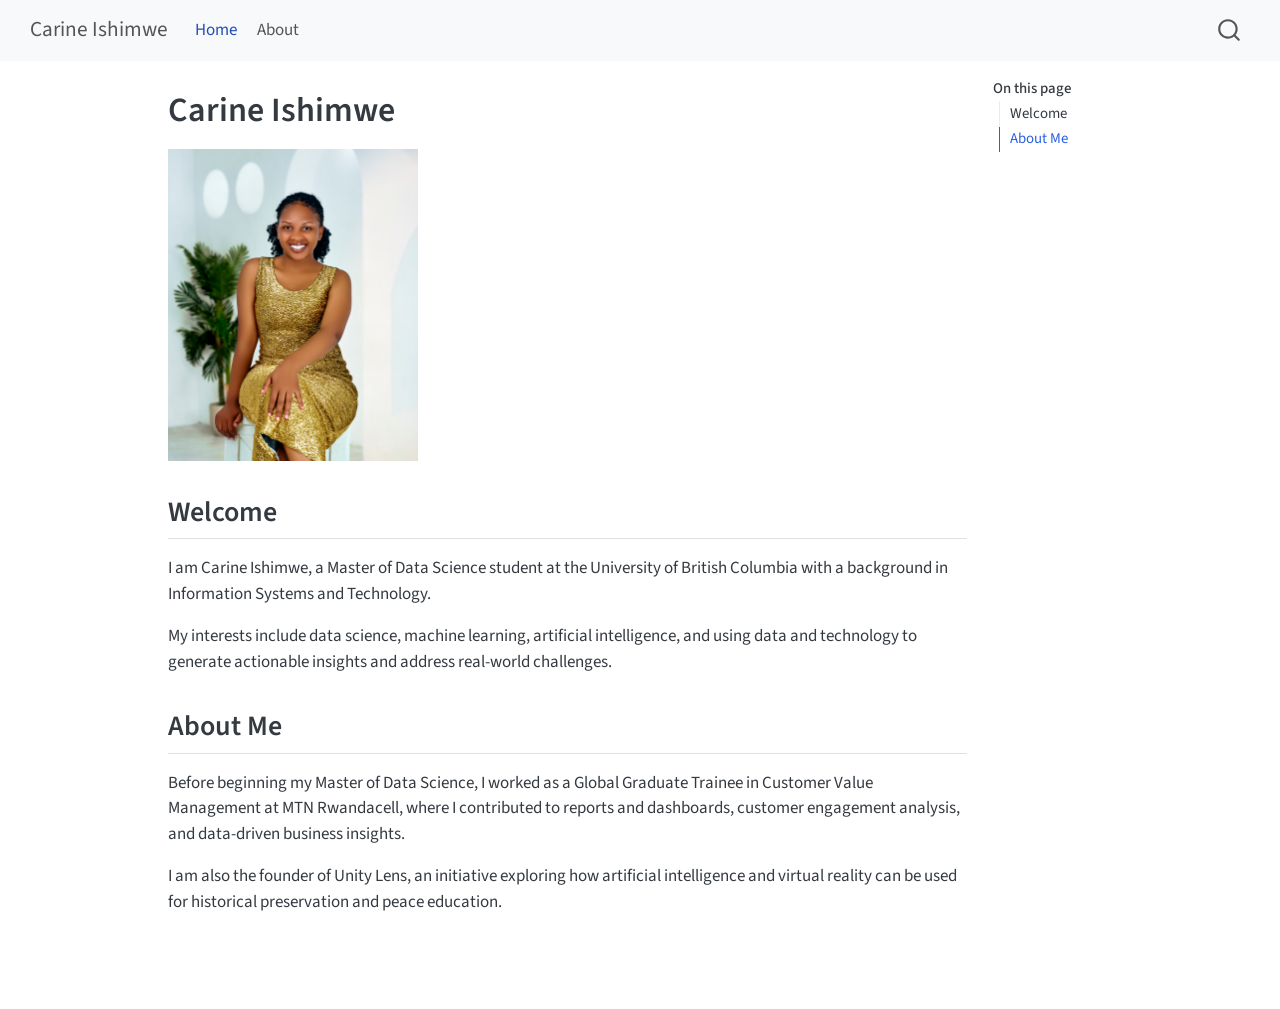
==== docs/index.html @ 9991275e "updated  personal content and images" ====
<!DOCTYPE html>
<html xmlns="http://www.w3.org/1999/xhtml" lang="en" xml:lang="en"><head>

<meta charset="utf-8">
<meta name="generator" content="quarto-1.10.18">

<meta name="viewport" content="width=device-width, initial-scale=1.0, user-scalable=yes">


<title>Carine Ishimwe</title>
<style>
/* Default styles provided by pandoc.
** See https://pandoc.org/MANUAL.html#variables-for-html for config info.
*/
span.smallcaps{font-variant: small-caps;}
div.columns{display: flex; gap: 1.5em;}
div.column{flex: auto;}
@media screen {
div.columns{gap: min(4vw, 1.5em);}
div.column{overflow-x: auto;}
}
div.hanging-indent{margin-left: 1.5em; text-indent: -1.5em;}
ul.task-list{list-style: none;}
ul.task-list li input[type="checkbox"] {
  width: 0.8em;
  margin: 0 0.8em 0.2em -1em; /* quarto-specific, see https://github.com/quarto-dev/quarto-cli/issues/4556 */ 
  vertical-align: middle;
}
</style>


<script src="site_libs/quarto-nav/quarto-nav.js"></script>
<script src="site_libs/quarto-nav/headroom.min.js"></script>
<script src="site_libs/clipboard/clipboard.min.js"></script>
<script src="site_libs/quarto-search/autocomplete.umd.js"></script>
<script src="site_libs/quarto-search/fuse.min.js"></script>
<script src="site_libs/quarto-search/quarto-search.js"></script>
<meta name="quarto:offset" content="./">
<script src="site_libs/quarto-html/quarto.js" type="module"></script>
<script src="site_libs/quarto-html/tabsets/tabsets.js" type="module"></script>
<script src="site_libs/quarto-html/popper.min.js"></script>
<script src="site_libs/quarto-html/tippy.umd.min.js"></script>
<script src="site_libs/quarto-html/anchor.min.js"></script>
<link href="site_libs/quarto-html/tippy.css" rel="stylesheet">
<link href="site_libs/quarto-html/quarto-syntax-highlighting-64a204ab8560d761af7679ceaba22944.css" rel="stylesheet" id="quarto-text-highlighting-styles">
<script src="site_libs/bootstrap/bootstrap.min.js"></script>
<link href="site_libs/bootstrap/bootstrap-icons.css" rel="stylesheet">
<link href="site_libs/bootstrap/bootstrap-445b8638c3d06994fee0907d791121c4.min.css" rel="stylesheet" append-hash="true" id="quarto-bootstrap" data-mode="light">
<script id="quarto-search-options" type="application/json">{
  "location": "navbar",
  "copy-button": false,
  "collapse-after": 3,
  "panel-placement": "end",
  "type": "overlay",
  "limit": 50,
  "keyboard-shortcut": [
    "f",
    "/",
    "s"
  ],
  "show-item-context": false,
  "language": {
    "search-no-results-text": "No results",
    "search-matching-documents-text": "matching documents",
    "search-copy-link-title": "Copy link to search",
    "search-hide-matches-text": "Hide additional matches",
    "search-more-match-text": "more match in this document",
    "search-more-matches-text": "more matches in this document",
    "search-clear-button-title": "Clear",
    "search-text-placeholder": "",
    "search-detached-cancel-button-title": "Cancel",
    "search-submit-button-title": "Submit",
    "search-label": "Search"
  }
}</script>


<link rel="stylesheet" href="styles.css">
</head>

<body class="nav-fixed quarto-light">

<div id="quarto-search-results"></div>
  <header id="quarto-header" class="headroom fixed-top">
    <nav class="navbar navbar-expand-lg " data-bs-theme="dark">
      <div class="navbar-container container-fluid">
      <div class="navbar-brand-container mx-auto">
    <a class="navbar-brand" href="./index.html">
    <span class="navbar-title">Carine Ishimwe</span>
    </a>
  </div>
            <div id="quarto-search" class="" title="Search"></div>
          <button class="navbar-toggler" type="button" data-bs-toggle="collapse" data-bs-target="#navbarCollapse" aria-controls="navbarCollapse" role="menu" aria-expanded="false" aria-label="Toggle navigation" onclick="if (window.quartoToggleHeadroom) { window.quartoToggleHeadroom(); }">
  <span class="navbar-toggler-icon"></span>
</button>
          <div class="collapse navbar-collapse" id="navbarCollapse">
            <ul class="navbar-nav navbar-nav-scroll me-auto">
  <li class="nav-item">
    <a class="nav-link active" href="./index.html" aria-current="page"> 
<span class="menu-text">Home</span></a>
  </li>  
  <li class="nav-item">
    <a class="nav-link" href="./about.html"> 
<span class="menu-text">About</span></a>
  </li>  
</ul>
          </div> <!-- /navcollapse -->
            <div class="quarto-navbar-tools">
</div>
      </div> <!-- /container-fluid -->
    </nav>
</header>
<!-- content -->
<div id="quarto-content" class="quarto-container page-columns page-rows-contents page-layout-article page-navbar">
<!-- sidebar -->
<!-- margin-sidebar -->
    <div id="quarto-margin-sidebar" class="sidebar margin-sidebar">
        <nav id="TOC" role="doc-toc" class="toc-active">
    <h2 id="toc-title">On this page</h2>
   
  <ul>
  <li><a href="#welcome" id="toc-welcome" class="nav-link active" data-scroll-target="#welcome">Welcome</a></li>
  <li><a href="#about-me" id="toc-about-me" class="nav-link" data-scroll-target="#about-me">About Me</a></li>
  </ul>
</nav>
    </div>
<!-- main -->
<main class="content" id="quarto-document-content">

<header id="title-block-header" class="quarto-title-block default">
<div class="quarto-title">
<h1 class="title">Carine Ishimwe</h1>
</div>



<div class="quarto-title-meta">

    
  
    
  </div>
  


</header>


<p><img src="images/carine-photo.jpeg" class="img-fluid" width="250"></p>
<section id="welcome" class="level2">
<h2 class="anchored" data-anchor-id="welcome">Welcome</h2>
<p>I am Carine Ishimwe, a Master of Data Science student at the University of British Columbia with a background in Information Systems and Technology.</p>
<p>My interests include data science, machine learning, artificial intelligence, and using data and technology to generate actionable insights and address real-world challenges.</p>
</section>
<section id="about-me" class="level2">
<h2 class="anchored" data-anchor-id="about-me">About Me</h2>
<p>Before beginning my Master of Data Science, I worked as a Global Graduate Trainee in Customer Value Management at MTN Rwandacell, where I contributed to reports and dashboards, customer engagement analysis, and data-driven business insights.</p>
<p>I am also the founder of Unity Lens, an initiative exploring how artificial intelligence and virtual reality can be used for historical preservation and peace education.</p>


</section>

</main> <!-- /main -->
<script id="quarto-html-after-body" type="application/javascript">
  window.document.addEventListener("DOMContentLoaded", function (event) {
    const icon = "";
    const anchorJS = new window.AnchorJS();
    anchorJS.options = {
      placement: 'right',
      icon: icon
    };
    anchorJS.add('.anchored');
    const isCodeAnnotation = (el) => {
      for (const clz of el.classList) {
        if (clz.startsWith('code-annotation-')) {                     
          return true;
        }
      }
      return false;
    }
    const onCopySuccess = function(e) {
      // button target
      const button = e.trigger;
      // don't keep focus
      button.blur();
      // flash "checked"
      button.classList.add('code-copy-button-checked');
      var currentTitle = button.getAttribute("title");
      button.setAttribute("title", "Copied!");
      let tooltip;
      if (window.bootstrap) {
        button.setAttribute("data-bs-toggle", "tooltip");
        button.setAttribute("data-bs-placement", "left");
        button.setAttribute("data-bs-title", "Copied!");
        tooltip = new bootstrap.Tooltip(button, 
          { trigger: "manual", 
            customClass: "code-copy-button-tooltip",
            offset: [0, -8]});
        tooltip.show();    
      }
      setTimeout(function() {
        if (tooltip) {
          tooltip.hide();
          button.removeAttribute("data-bs-title");
          button.removeAttribute("data-bs-toggle");
          button.removeAttribute("data-bs-placement");
        }
        button.setAttribute("title", currentTitle);
        button.classList.remove('code-copy-button-checked');
      }, 1000);
      // clear code selection
      e.clearSelection();
    }
    const getTextToCopy = function(trigger) {
      const outerScaffold = trigger.parentElement.cloneNode(true);
      const codeEl = outerScaffold.querySelector('code');
      for (const childEl of codeEl.children) {
        if (isCodeAnnotation(childEl)) {
          childEl.remove();
        }
      }
      return codeEl.innerText;
    }
    const clipboard = new window.ClipboardJS('.code-copy-button:not([data-in-quarto-modal])', {
      text: getTextToCopy
    });
    clipboard.on('success', onCopySuccess);
    if (window.document.getElementById('quarto-embedded-source-code-modal')) {
      const clipboardModal = new window.ClipboardJS('.code-copy-button[data-in-quarto-modal]', {
        text: getTextToCopy,
        container: window.document.getElementById('quarto-embedded-source-code-modal')
      });
      clipboardModal.on('success', onCopySuccess);
    }
      var localhostRegex = new RegExp(/^(?:http|https):\/\/localhost\:?[0-9]*\//);
      var mailtoRegex = new RegExp(/^mailto:/);
        var filterRegex = new RegExp('/' + window.location.host + '/');
      var isInternal = (href) => {
          return filterRegex.test(href) || localhostRegex.test(href) || mailtoRegex.test(href);
      }
      // Inspect non-navigation links and adorn them if external
     var links = window.document.querySelectorAll('a[href]:not(.nav-link):not(.navbar-brand):not(.toc-action):not(.sidebar-link):not(.sidebar-item-toggle):not(.pagination-link):not(.no-external):not([aria-hidden]):not(.dropdown-item):not(.quarto-navigation-tool):not(.about-link)');
      for (var i=0; i<links.length; i++) {
        const link = links[i];
        if (!isInternal(link.href)) {
          // undo the damage that might have been done by quarto-nav.js in the case of
          // links that we want to consider external
          if (link.dataset.originalHref !== undefined) {
            link.href = link.dataset.originalHref;
          }
        }
      }
    function tippyHover(el, contentFn, onTriggerFn, onUntriggerFn) {
      const config = {
        allowHTML: true,
        maxWidth: 500,
        delay: 100,
        arrow: false,
        appendTo: function(el) {
            return el.parentElement;
        },
        interactive: true,
        interactiveBorder: 10,
        theme: 'quarto',
        placement: 'bottom-start',
      };
      if (contentFn) {
        config.content = contentFn;
      }
      if (onTriggerFn) {
        config.onTrigger = onTriggerFn;
      }
      if (onUntriggerFn) {
        config.onUntrigger = onUntriggerFn;
      }
      window.tippy(el, config); 
    }
    const noterefs = window.document.querySelectorAll('a[role="doc-noteref"]');
    for (var i=0; i<noterefs.length; i++) {
      const ref = noterefs[i];
      tippyHover(ref, function() {
        // use id or data attribute instead here
        let href = ref.getAttribute('data-footnote-href') || ref.getAttribute('href');
        try { href = new URL(href).hash; } catch {}
        const id = href.replace(/^#\/?/, "");
        const note = window.document.getElementById(id);
        if (note) {
          return note.innerHTML;
        } else {
          return "";
        }
      });
    }
    const xrefs = window.document.querySelectorAll('a.quarto-xref');
    const processXRef = (id, note) => {
      // Strip column container classes
      const stripColumnClz = (el) => {
        el.classList.remove("page-full", "page-columns");
        if (el.children) {
          for (const child of el.children) {
            stripColumnClz(child);
          }
        }
      }
      stripColumnClz(note)
      if (id === null || id.startsWith('sec-')) {
        // Special case sections, only their first couple elements
        const container = document.createElement("div");
        if (note.children && note.children.length > 2) {
          container.appendChild(note.children[0].cloneNode(true));
          for (let i = 1; i < note.children.length; i++) {
            const child = note.children[i];
            if (child.tagName === "P" && child.innerText === "") {
              continue;
            } else {
              container.appendChild(child.cloneNode(true));
              break;
            }
          }
          if (window.Quarto?.typesetMath) {
            window.Quarto.typesetMath(container);
          }
          return container.innerHTML
        } else {
          if (window.Quarto?.typesetMath) {
            window.Quarto.typesetMath(note);
          }
          return note.innerHTML;
        }
      } else {
        // Remove any anchor links if they are present
        const anchorLink = note.querySelector('a.anchorjs-link');
        if (anchorLink) {
          anchorLink.remove();
        }
        if (window.Quarto?.typesetMath) {
          window.Quarto.typesetMath(note);
        }
        if (note.classList.contains("callout")) {
          return note.outerHTML;
        } else {
          return note.innerHTML;
        }
      }
    }
    for (var i=0; i<xrefs.length; i++) {
      const xref = xrefs[i];
      tippyHover(xref, undefined, function(instance) {
        instance.disable();
        let url = xref.getAttribute('href');
        let hash = undefined; 
        if (url.startsWith('#')) {
          hash = url;
        } else {
          try { hash = new URL(url).hash; } catch {}
        }
        if (hash) {
          const id = hash.replace(/^#\/?/, "");
          const note = window.document.getElementById(id);
          if (note !== null) {
            try {
              const html = processXRef(id, note.cloneNode(true));
              instance.setContent(html);
            } finally {
              instance.enable();
              instance.show();
            }
          } else {
            // See if we can fetch this
            fetch(url.split('#')[0])
            .then(res => res.text())
            .then(html => {
              const parser = new DOMParser();
              const htmlDoc = parser.parseFromString(html, "text/html");
              const note = htmlDoc.getElementById(id);
              if (note !== null) {
                const html = processXRef(id, note);
                instance.setContent(html);
              } 
            }).finally(() => {
              instance.enable();
              instance.show();
            });
          }
        } else {
          // See if we can fetch a full url (with no hash to target)
          // This is a special case and we should probably do some content thinning / targeting
          fetch(url)
          .then(res => res.text())
          .then(html => {
            const parser = new DOMParser();
            const htmlDoc = parser.parseFromString(html, "text/html");
            const note = htmlDoc.querySelector('main.content');
            if (note !== null) {
              // This should only happen for chapter cross references
              // (since there is no id in the URL)
              // remove the first header
              if (note.children.length > 0 && note.children[0].tagName === "HEADER") {
                note.children[0].remove();
              }
              const html = processXRef(null, note);
              instance.setContent(html);
            } 
          }).finally(() => {
            instance.enable();
            instance.show();
          });
        }
      }, function(instance) {
      });
    }
        let selectedAnnoteEl;
        const selectorForAnnotation = ( cell, annotation) => {
          let cellAttr = 'data-code-cell="' + cell + '"';
          let lineAttr = 'data-code-annotation="' +  annotation + '"';
          const selector = 'span[' + cellAttr + '][' + lineAttr + ']';
          return selector;
        }
        const selectCodeLines = (annoteEl) => {
          const doc = window.document;
          const targetCell = annoteEl.getAttribute("data-target-cell");
          const targetAnnotation = annoteEl.getAttribute("data-target-annotation");
          const annoteSpan = window.document.querySelector(selectorForAnnotation(targetCell, targetAnnotation));
          const lines = annoteSpan.getAttribute("data-code-lines").split(",");
          const lineIds = lines.map((line) => {
            return targetCell + "-" + line;
          })
          let top = null;
          let height = null;
          let parent = null;
          if (lineIds.length > 0) {
              //compute the position of the single el (top and bottom and make a div)
              const el = window.document.getElementById(lineIds[0]);
              top = el.offsetTop;
              height = el.offsetHeight;
              parent = el.parentElement.parentElement;
            if (lineIds.length > 1) {
              const lastEl = window.document.getElementById(lineIds[lineIds.length - 1]);
              const bottom = lastEl.offsetTop + lastEl.offsetHeight;
              height = bottom - top;
            }
            if (top !== null && height !== null && parent !== null) {
              // cook up a div (if necessary) and position it 
              let div = window.document.getElementById("code-annotation-line-highlight");
              if (div === null) {
                div = window.document.createElement("div");
                div.setAttribute("id", "code-annotation-line-highlight");
                div.style.position = 'absolute';
                parent.appendChild(div);
              }
              div.style.top = top - 2 + "px";
              div.style.height = height + 4 + "px";
              div.style.left = 0;
              let gutterDiv = window.document.getElementById("code-annotation-line-highlight-gutter");
              if (gutterDiv === null) {
                gutterDiv = window.document.createElement("div");
                gutterDiv.setAttribute("id", "code-annotation-line-highlight-gutter");
                gutterDiv.style.position = 'absolute';
                const codeCell = window.document.getElementById(targetCell);
                const gutter = codeCell.querySelector('.code-annotation-gutter');
                gutter.appendChild(gutterDiv);
              }
              gutterDiv.style.top = top - 2 + "px";
              gutterDiv.style.height = height + 4 + "px";
            }
            selectedAnnoteEl = annoteEl;
          }
        };
        const unselectCodeLines = () => {
          const elementsIds = ["code-annotation-line-highlight", "code-annotation-line-highlight-gutter"];
          elementsIds.forEach((elId) => {
            const div = window.document.getElementById(elId);
            if (div) {
              div.remove();
            }
          });
          selectedAnnoteEl = undefined;
        };
          // Handle positioning of the toggle
      window.addEventListener(
        "resize",
        throttle(() => {
          elRect = undefined;
          if (selectedAnnoteEl) {
            selectCodeLines(selectedAnnoteEl);
          }
        }, 10)
      );
      function throttle(fn, ms) {
      let throttle = false;
      let timer;
        return (...args) => {
          if(!throttle) { // first call gets through
              fn.apply(this, args);
              throttle = true;
          } else { // all the others get throttled
              if(timer) clearTimeout(timer); // cancel #2
              timer = setTimeout(() => {
                fn.apply(this, args);
                timer = throttle = false;
              }, ms);
          }
        };
      }
        // Attach click handler to the DT
        const annoteDls = window.document.querySelectorAll('dt[data-target-cell]');
        for (const annoteDlNode of annoteDls) {
          annoteDlNode.addEventListener('click', (event) => {
            const clickedEl = event.target;
            if (clickedEl !== selectedAnnoteEl) {
              unselectCodeLines();
              const activeEl = window.document.querySelector('dt[data-target-cell].code-annotation-active');
              if (activeEl) {
                activeEl.classList.remove('code-annotation-active');
              }
              selectCodeLines(clickedEl);
              clickedEl.classList.add('code-annotation-active');
            } else {
              // Unselect the line
              unselectCodeLines();
              clickedEl.classList.remove('code-annotation-active');
            }
          });
        }
    const findCites = (el) => {
      const parentEl = el.parentElement;
      if (parentEl) {
        const cites = parentEl.dataset.cites;
        if (cites) {
          return {
            el,
            cites: cites.split(' ')
          };
        } else {
          return findCites(el.parentElement)
        }
      } else {
        return undefined;
      }
    };
    var bibliorefs = window.document.querySelectorAll('a[role="doc-biblioref"]');
    for (var i=0; i<bibliorefs.length; i++) {
      const ref = bibliorefs[i];
      const citeInfo = findCites(ref);
      if (citeInfo) {
        tippyHover(citeInfo.el, function() {
          var popup = window.document.createElement('div');
          citeInfo.cites.forEach(function(cite) {
            var citeDiv = window.document.createElement('div');
            citeDiv.classList.add('hanging-indent');
            citeDiv.classList.add('csl-entry');
            var biblioDiv = window.document.getElementById('ref-' + cite);
            if (biblioDiv) {
              citeDiv.innerHTML = biblioDiv.innerHTML;
            }
            popup.appendChild(citeDiv);
          });
          return popup.innerHTML;
        });
      }
    }
  });
  </script>
</div> <!-- /content -->




</body></html>
---- docs/site_libs/quarto-html/tippy.css ----
.tippy-box[data-animation=fade][data-state=hidden]{opacity:0}[data-tippy-root]{max-width:calc(100vw - 10px)}.tippy-box{position:relative;background-color:#333;color:#fff;border-radius:4px;font-size:14px;line-height:1.4;white-space:normal;outline:0;transition-property:transform,visibility,opacity}.tippy-box[data-placement^=top]>.tippy-arrow{bottom:0}.tippy-box[data-placement^=top]>.tippy-arrow:before{bottom:-7px;left:0;border-width:8px 8px 0;border-top-color:initial;transform-origin:center top}.tippy-box[data-placement^=bottom]>.tippy-arrow{top:0}.tippy-box[data-placement^=bottom]>.tippy-arrow:before{top:-7px;left:0;border-width:0 8px 8px;border-bottom-color:initial;transform-origin:center bottom}.tippy-box[data-placement^=left]>.tippy-arrow{right:0}.tippy-box[data-placement^=left]>.tippy-arrow:before{border-width:8px 0 8px 8px;border-left-color:initial;right:-7px;transform-origin:center left}.tippy-box[data-placement^=right]>.tippy-arrow{left:0}.tippy-box[data-placement^=right]>.tippy-arrow:before{left:-7px;border-width:8px 8px 8px 0;border-right-color:initial;transform-origin:center right}.tippy-box[data-inertia][data-state=visible]{transition-timing-function:cubic-bezier(.54,1.5,.38,1.11)}.tippy-arrow{width:16px;height:16px;color:#333}.tippy-arrow:before{content:"";position:absolute;border-color:transparent;border-style:solid}.tippy-content{position:relative;padding:5px 9px;z-index:1}
---- docs/site_libs/quarto-html/quarto-syntax-highlighting-64a204ab8560d761af7679ceaba22944.css ----
/* quarto syntax highlight colors */
:root {
  --quarto-hl-ot-color: #003B4F;
  --quarto-hl-at-color: #657422;
  --quarto-hl-ss-color: #20794D;
  --quarto-hl-an-color: #5E5E5E;
  --quarto-hl-fu-color: #4758AB;
  --quarto-hl-st-color: #20794D;
  --quarto-hl-cf-color: #003B4F;
  --quarto-hl-op-color: #5E5E5E;
  --quarto-hl-er-color: #AD0000;
  --quarto-hl-bn-color: #AD0000;
  --quarto-hl-al-color: #AD0000;
  --quarto-hl-va-color: #111111;
  --quarto-hl-bu-color: inherit;
  --quarto-hl-ex-color: inherit;
  --quarto-hl-pp-color: #AD0000;
  --quarto-hl-in-color: #5E5E5E;
  --quarto-hl-vs-color: #20794D;
  --quarto-hl-wa-color: #5E5E5E;
  --quarto-hl-do-color: #5E5E5E;
  --quarto-hl-im-color: #00769E;
  --quarto-hl-ch-color: #20794D;
  --quarto-hl-dt-color: #AD0000;
  --quarto-hl-fl-color: #AD0000;
  --quarto-hl-co-color: #5E5E5E;
  --quarto-hl-cv-color: #5E5E5E;
  --quarto-hl-cn-color: #8f5902;
  --quarto-hl-sc-color: #5E5E5E;
  --quarto-hl-dv-color: #AD0000;
  --quarto-hl-kw-color: #003B4F;
}

/* other quarto variables */
:root {
  --quarto-font-monospace: SFMono-Regular, Menlo, Monaco, Consolas, "Liberation Mono", "Courier New", monospace;
}

/* syntax highlight based on Pandoc's rules */
pre > code.sourceCode > span {
  color: #003B4F;
}

code.sourceCode > span {
  color: #003B4F;
}

div.sourceCode,
div.sourceCode pre.sourceCode {
  color: #003B4F;
}

/* Normal */
code span {
  color: #003B4F;
}

/* Alert */
code span.al {
  color: #AD0000;
  font-style: inherit;
}

/* Annotation */
code span.an {
  color: #5E5E5E;
  font-style: inherit;
}

/* Attribute */
code span.at {
  color: #657422;
  font-style: inherit;
}

/* BaseN */
code span.bn {
  color: #AD0000;
  font-style: inherit;
}

/* BuiltIn */
code span.bu {
  font-style: inherit;
}

/* ControlFlow */
code span.cf {
  color: #003B4F;
  font-weight: bold;
  font-style: inherit;
}

/* Char */
code span.ch {
  color: #20794D;
  font-style: inherit;
}

/* Constant */
code span.cn {
  color: #8f5902;
  font-style: inherit;
}

/* Comment */
code span.co {
  color: #5E5E5E;
  font-style: inherit;
}

/* CommentVar */
code span.cv {
  color: #5E5E5E;
  font-style: italic;
}

/* Documentation */
code span.do {
  color: #5E5E5E;
  font-style: italic;
}

/* DataType */
code span.dt {
  color: #AD0000;
  font-style: inherit;
}

/* DecVal */
code span.dv {
  color: #AD0000;
  font-style: inherit;
}

/* Error */
code span.er {
  color: #AD0000;
  font-style: inherit;
}

/* Extension */
code span.ex {
  font-style: inherit;
}

/* Float */
code span.fl {
  color: #AD0000;
  font-style: inherit;
}

/* Function */
code span.fu {
  color: #4758AB;
  font-style: inherit;
}

/* Import */
code span.im {
  color: #00769E;
  font-style: inherit;
}

/* Information */
code span.in {
  color: #5E5E5E;
  font-style: inherit;
}

/* Keyword */
code span.kw {
  color: #003B4F;
  font-weight: bold;
  font-style: inherit;
}

/* Operator */
code span.op {
  color: #5E5E5E;
  font-style: inherit;
}

/* Other */
code span.ot {
  color: #003B4F;
  font-style: inherit;
}

/* Preprocessor */
code span.pp {
  color: #AD0000;
  font-style: inherit;
}

/* SpecialChar */
code span.sc {
  color: #5E5E5E;
  font-style: inherit;
}

/* SpecialString */
code span.ss {
  color: #20794D;
  font-style: inherit;
}

/* String */
code span.st {
  color: #20794D;
  font-style: inherit;
}

/* Variable */
code span.va {
  color: #111111;
  font-style: inherit;
}

/* VerbatimString */
code span.vs {
  color: #20794D;
  font-style: inherit;
}

/* Warning */
code span.wa {
  color: #5E5E5E;
  font-style: italic;
}

.prevent-inlining {
  content: "</";
}

/*# sourceMappingURL=9d8d5bb603a83b8298b89080a598c93b.css.map */
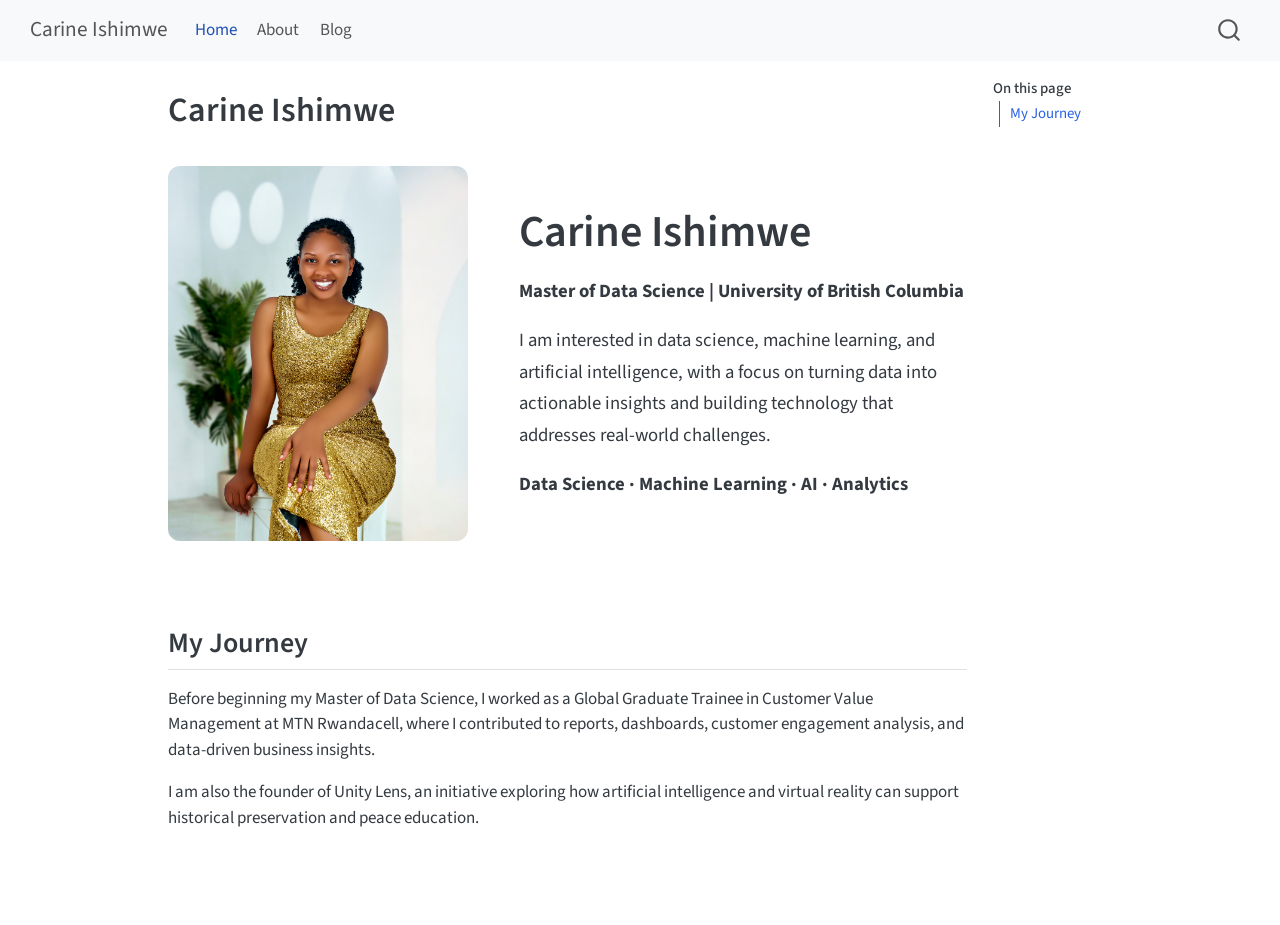
==== commit 34a09f70: "Redesign portfolio homepage" ====
--- a/docs/index.html
+++ b/docs/index.html
@@ -103,6 +103,10 @@
     <a class="nav-link" href="./about.html"> 
 <span class="menu-text">About</span></a>
   </li>  
+  <li class="nav-item">
+    <a class="nav-link" href="./blog.html"> 
+<span class="menu-text">Blog</span></a>
+  </li>  
 </ul>
           </div> <!-- /navcollapse -->
             <div class="quarto-navbar-tools">
@@ -119,8 +123,7 @@
     <h2 id="toc-title">On this page</h2>
    
   <ul>
-  <li><a href="#welcome" id="toc-welcome" class="nav-link active" data-scroll-target="#welcome">Welcome</a></li>
-  <li><a href="#about-me" id="toc-about-me" class="nav-link" data-scroll-target="#about-me">About Me</a></li>
+  <li><a href="#my-journey" id="toc-my-journey" class="nav-link active" data-scroll-target="#my-journey">My Journey</a></li>
   </ul>
 </nav>
     </div>
@@ -146,16 +149,21 @@
 </header>
 
 
-<p><img src="images/carine-photo.jpeg" class="img-fluid" width="250"></p>
-<section id="welcome" class="level2">
-<h2 class="anchored" data-anchor-id="welcome">Welcome</h2>
-<p>I am Carine Ishimwe, a Master of Data Science student at the University of British Columbia with a background in Information Systems and Technology.</p>
-<p>My interests include data science, machine learning, artificial intelligence, and using data and technology to generate actionable insights and address real-world challenges.</p>
+<div class="hero">
+<div class="hero-image">
+<p><img src="images/carine-photo.jpeg" class="img-fluid"></p>
+</div>
+<section id="carine-ishimwe" class="level1 hero-text">
+<h1>Carine Ishimwe</h1>
+<p><strong>Master of Data Science | University of British Columbia</strong></p>
+<p>I am interested in data science, machine learning, and artificial intelligence, with a focus on turning data into actionable insights and building technology that addresses real-world challenges.</p>
+<p><strong>Data Science · Machine Learning · AI · Analytics</strong></p>
 </section>
-<section id="about-me" class="level2">
-<h2 class="anchored" data-anchor-id="about-me">About Me</h2>
-<p>Before beginning my Master of Data Science, I worked as a Global Graduate Trainee in Customer Value Management at MTN Rwandacell, where I contributed to reports and dashboards, customer engagement analysis, and data-driven business insights.</p>
-<p>I am also the founder of Unity Lens, an initiative exploring how artificial intelligence and virtual reality can be used for historical preservation and peace education.</p>
+</div>
+<section id="my-journey" class="level2">
+<h2 class="anchored" data-anchor-id="my-journey">My Journey</h2>
+<p>Before beginning my Master of Data Science, I worked as a Global Graduate Trainee in Customer Value Management at MTN Rwandacell, where I contributed to reports, dashboards, customer engagement analysis, and data-driven business insights.</p>
+<p>I am also the founder of Unity Lens, an initiative exploring how artificial intelligence and virtual reality can support historical preservation and peace education.</p>
 
 
 </section>
--- a/docs/styles.css
+++ b/docs/styles.css
@@ -0,0 +1,38 @@
+/* css styles */
+.hero {
+  display: flex;
+  align-items: center;
+  gap: 3rem;
+  margin: 2rem 0 4rem 0;
+}
+
+.hero-image img {
+  width: 300px;
+  border-radius: 12px;
+}
+
+.hero-text {
+  flex: 1;
+}
+
+.hero-text h1 {
+  margin-top: 0;
+  font-size: 2.6rem;
+}
+
+.hero-text p {
+  font-size: 1.1rem;
+  line-height: 1.7;
+}
+
+@media (max-width: 768px) {
+  .hero {
+    flex-direction: column;
+    align-items: flex-start;
+  }
+
+  .hero-image img {
+    width: 100%;
+    max-width: 300px;
+  }
+}
